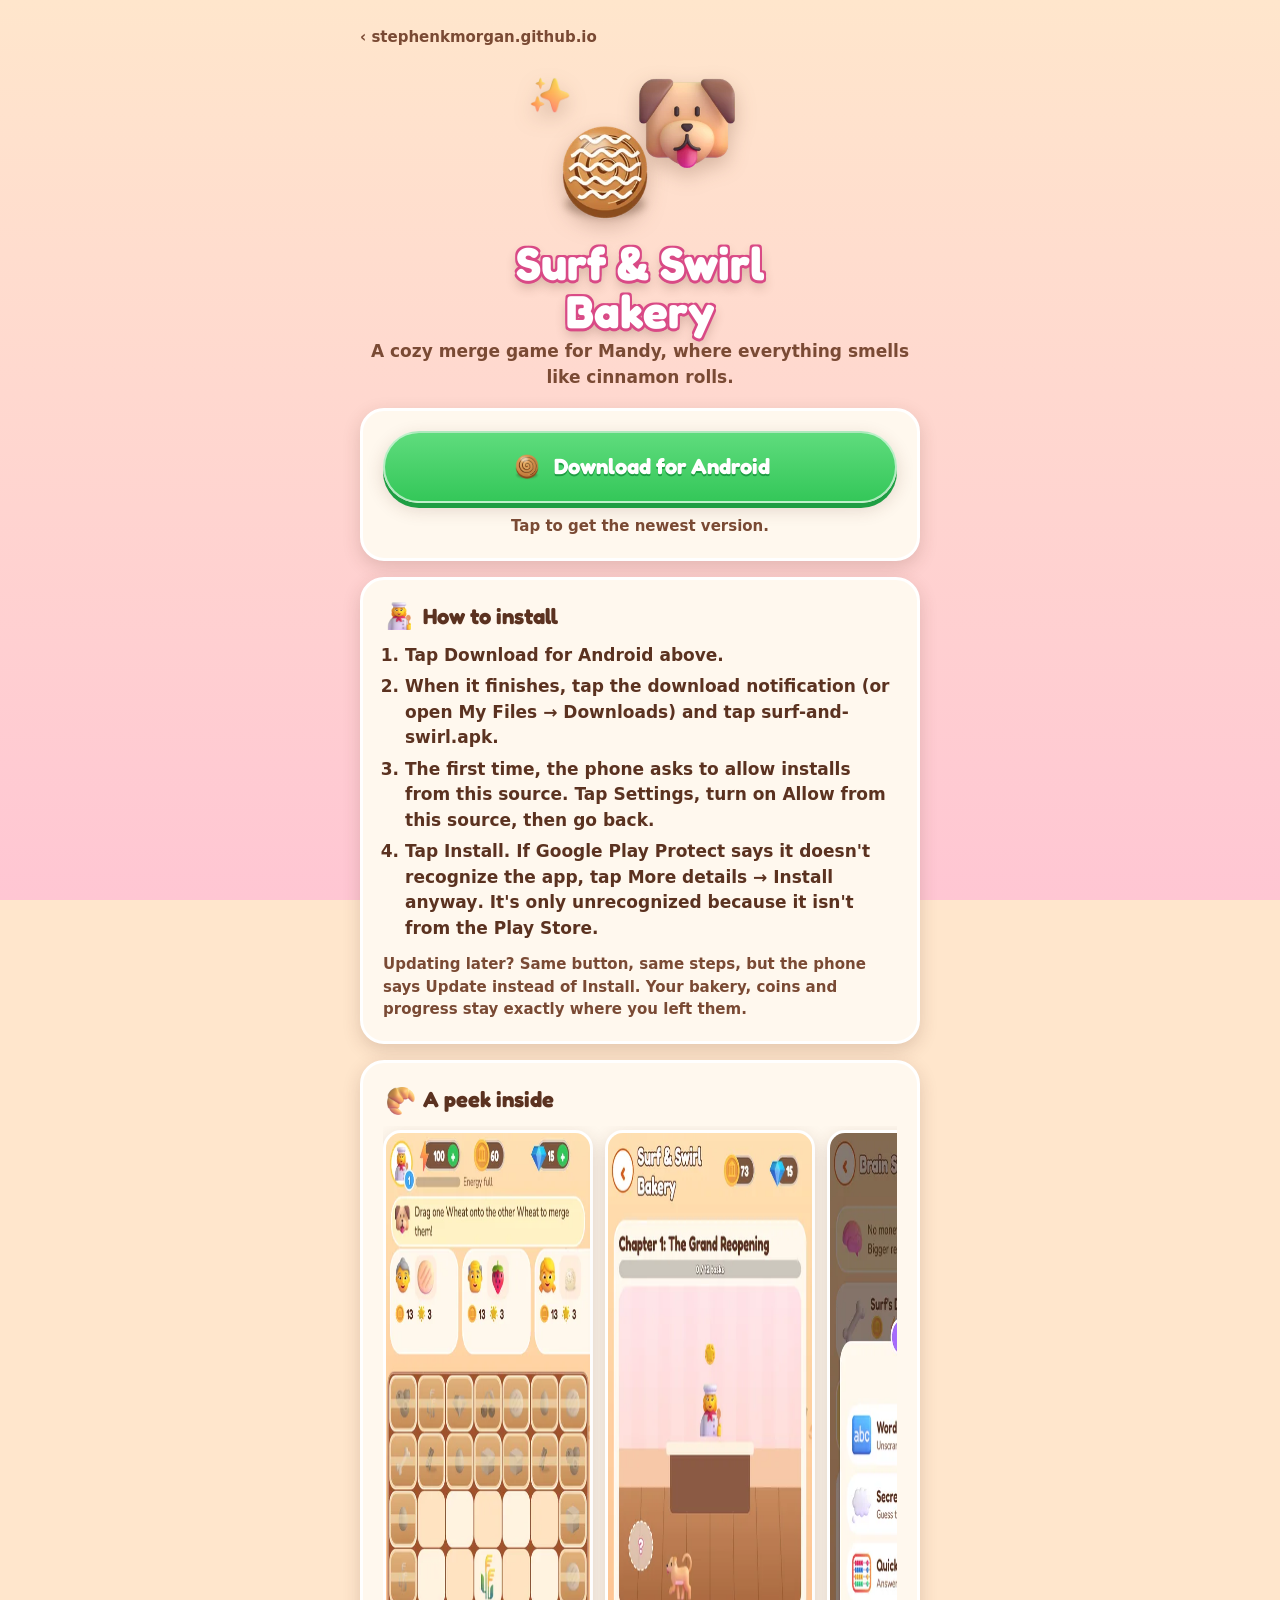
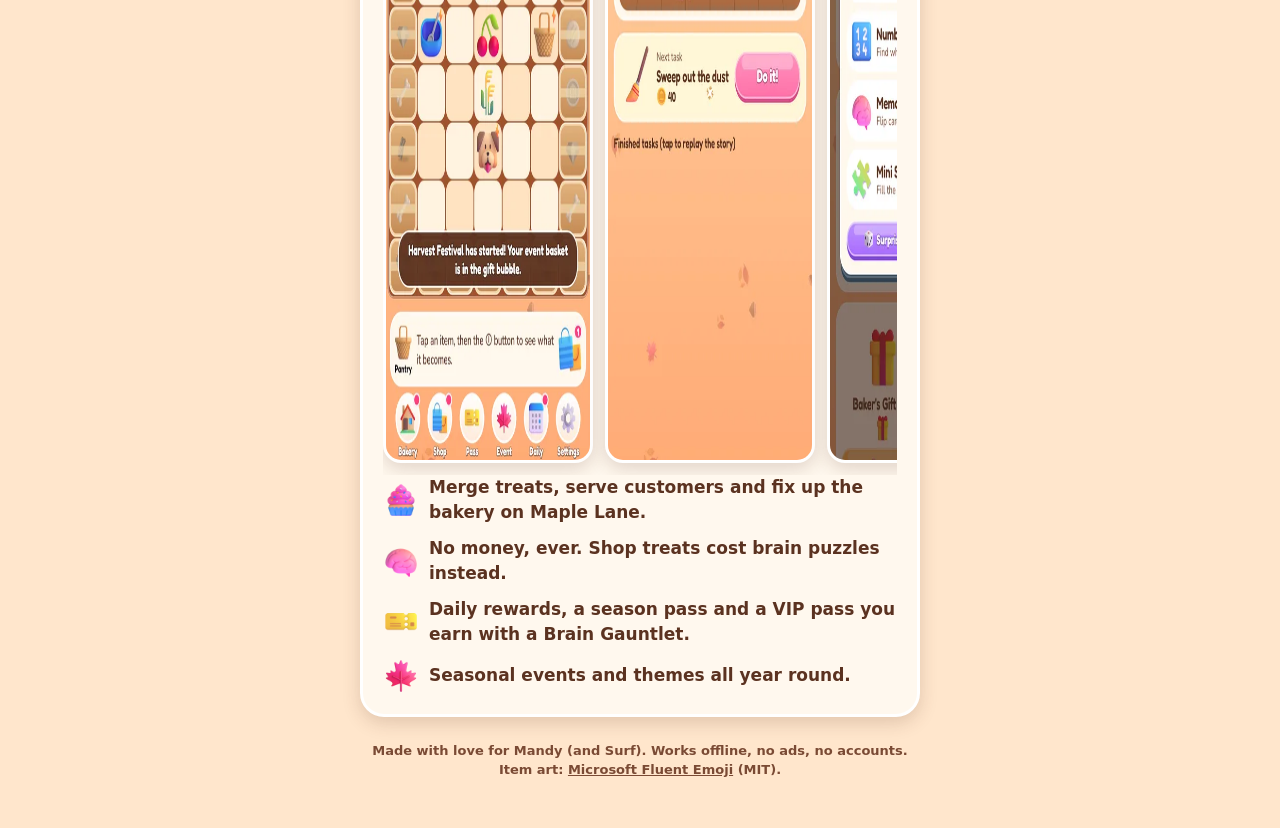
==== bakery/index.html @ 610a6ebb "Add a Bakery tab: download page for the Surf & Swirl Bakery Android game The page links to the game'" ====
<!DOCTYPE html>
<html lang="en">
<head>
<meta charset="UTF-8">
<meta name="viewport" content="width=device-width, initial-scale=1">
<title>Surf &amp; Swirl Bakery</title>
<meta name="description" content="Download Surf & Swirl Bakery, a cozy merge game for Android.">
<!-- A family download page, not part of the portfolio: keep it out of search results. -->
<meta name="robots" content="noindex">
<meta name="theme-color" content="#ffd9b8">
<link rel="icon" href="img/icon.png" type="image/png">
<style>
  @font-face {
    font-family: "Fredoka";
    src: url("img/fredoka.woff2") format("woff2");
    font-weight: 700;
    font-display: swap;
  }

  :root {
    --cocoa: #5b3220;
    --cocoa-soft: #7a4a34;
    --cream: #fff8ee;
    --peach-top: #ffe6cc;
    --peach-bottom: #ffc6d3;
    --green: #34c759;
    --green-dark: #1e9e43;
    --pink: #ff6fa8;
    --pink-dark: #d94a86;
    --shadow: 0 6px 18px rgba(91, 50, 32, 0.18);
  }

  * { box-sizing: border-box; }
  [hidden] { display: none !important; }

  body {
    margin: 0;
    min-height: 100vh;
    color: var(--cocoa);
    background: linear-gradient(180deg, var(--peach-top), var(--peach-bottom)) fixed;
    background-color: var(--peach-top);
    font: 600 17px/1.5 ui-rounded, "SF Pro Rounded", "Nunito", system-ui, -apple-system, "Segoe UI", Roboto, sans-serif;
    overflow-x: hidden;
  }

  h1, h2, .btn, .chip { font-family: "Fredoka", ui-rounded, system-ui, sans-serif; font-weight: 700; }

  .wrap { width: min(100% - 32px, 560px); margin: 0 auto; padding: 24px 0 48px; }

  .back { display: inline-block; color: var(--cocoa-soft); text-decoration: none; font-size: 15px; margin-bottom: 8px; }
  .back:hover { text-decoration: underline; }

  .hero { text-align: center; position: relative; }
  .hero__art { position: relative; height: 170px; margin: 8px auto 0; width: 240px; }
  .hero__art img { position: absolute; filter: drop-shadow(0 8px 10px rgba(91, 50, 32, 0.25)); }
  .hero__roll { width: 130px; left: 20px; top: 40px; animation: bob 2.4s ease-in-out infinite; }
  .hero__dog { width: 110px; right: 18px; top: 0; animation: bob 2s ease-in-out 0.4s infinite; }
  .hero__spark { width: 44px; left: 8px; top: 6px; animation: twinkle 1.8s ease-in-out infinite; }

  h1 {
    margin: 4px 0 4px;
    font-size: clamp(34px, 9vw, 46px);
    line-height: 1.05;
    color: #fff;
    text-shadow:
      0 3px 0 var(--pink-dark), 2px 2px 0 var(--pink-dark), -2px 2px 0 var(--pink-dark),
      2px -2px 0 var(--pink-dark), -2px -2px 0 var(--pink-dark), 0 6px 12px rgba(91, 50, 32, 0.3);
  }
  .tagline { margin: 0 0 18px; color: var(--cocoa-soft); }

  .card {
    background: var(--cream);
    border: 3px solid #fff;
    border-radius: 24px;
    box-shadow: var(--shadow);
    padding: 20px;
    margin: 16px 0;
  }

  .btn {
    display: flex; align-items: center; justify-content: center; gap: 10px;
    width: 100%;
    padding: 16px 20px 18px;
    border: 2px solid rgba(255, 255, 255, 0.6);
    border-radius: 999px;
    background: linear-gradient(180deg, #5fdc7d, var(--green));
    box-shadow: 0 5px 0 var(--green-dark), var(--shadow);
    color: #fff;
    font-size: 22px;
    text-decoration: none;
    text-shadow: 0 2px 0 var(--green-dark);
    transition: transform 0.12s ease, box-shadow 0.12s ease;
  }
  .btn img { width: 34px; height: 34px; }
  .btn:active { transform: translateY(4px); box-shadow: 0 1px 0 var(--green-dark), var(--shadow); }
  .btn:focus-visible { outline: 3px solid var(--cocoa); outline-offset: 4px; }
  .btn[aria-disabled="true"] {
    background: linear-gradient(180deg, #cfc6c0, #b9afa8);
    box-shadow: 0 5px 0 #8f8580, var(--shadow);
    text-shadow: 0 2px 0 #8f8580;
    pointer-events: none;
  }

  .meta { text-align: center; margin: 12px 0 0; font-size: 15px; color: var(--cocoa-soft); }
  .chip {
    display: inline-block; padding: 2px 12px; border-radius: 999px;
    background: var(--pink); color: #fff; font-size: 14px; border: 2px solid #fff;
  }

  h2 { margin: 0 0 10px; font-size: 22px; display: flex; align-items: center; gap: 8px; }
  h2 img { width: 32px; height: 32px; }

  .notes { white-space: pre-line; margin: 0; }

  ol { margin: 0; padding-left: 22px; }
  ol li { margin: 6px 0; }
  .tip { margin: 12px 0 0; font-size: 15px; color: var(--cocoa-soft); }

  .shots { display: flex; gap: 12px; overflow-x: auto; padding: 4px 2px 12px; scroll-snap-type: x mandatory; }
  .shots img {
    flex: 0 0 auto; width: 46%; max-width: 210px; border-radius: 18px; border: 3px solid #fff;
    box-shadow: var(--shadow); scroll-snap-align: start; background: var(--cream);
  }

  .features { list-style: none; margin: 0; padding: 0; display: grid; gap: 10px; }
  .features li { display: flex; gap: 10px; align-items: center; }
  .features img { width: 36px; height: 36px; flex: 0 0 auto; }

  footer { text-align: center; font-size: 13px; color: var(--cocoa-soft); margin-top: 24px; }
  footer a { color: inherit; }

  @keyframes bob { 0%, 100% { transform: translateY(-4px); } 50% { transform: translateY(5px); } }
  @keyframes twinkle { 0%, 100% { transform: scale(0.8) rotate(0deg); opacity: 0.7; } 50% { transform: scale(1.1) rotate(15deg); opacity: 1; } }
  @media (prefers-reduced-motion: reduce) { .hero__art img { animation: none; } }
</style>
</head>
<body>
<div class="wrap">
  <a class="back" href="../">‹ stephenkmorgan.github.io</a>

  <header class="hero">
    <div class="hero__art" aria-hidden="true">
      <img class="hero__spark" src="img/sparkles.webp" alt="">
      <img class="hero__roll" src="img/iced_roll.webp" alt="">
      <img class="hero__dog" src="img/dog_face.webp" alt="">
    </div>
    <h1>Surf &amp; Swirl<br>Bakery</h1>
    <p class="tagline">A cozy merge game for Mandy, where everything smells like cinnamon rolls.</p>
  </header>

  <section class="card" aria-labelledby="dl-title">
    <h2 id="dl-title" hidden>Download</h2>
    <a class="btn" id="download"
       href="https://github.com/StephenKMorgan/Learning-Merge-Game/releases/latest/download/surf-and-swirl.apk">
      <img src="img/cinnamon_roll.webp" alt="">
      <span id="download-label">Download for Android</span>
    </a>
    <p class="meta" id="meta">Checking for the latest version…</p>
  </section>

  <section class="card" id="whats-new" hidden aria-labelledby="new-title">
    <h2 id="new-title"><img src="img/golden_roll.webp" alt="">What's new</h2>
    <p class="notes" id="notes"></p>
  </section>

  <section class="card" aria-labelledby="install-title">
    <h2 id="install-title"><img src="img/woman_cook.webp" alt="">How to install</h2>
    <ol>
      <li>Tap <strong>Download for Android</strong> above.</li>
      <li>When it finishes, tap the download notification (or open <strong>My Files → Downloads</strong>) and tap <strong>surf-and-swirl.apk</strong>.</li>
      <li>The first time, the phone asks to allow installs from this source. Tap <strong>Settings</strong>, turn on <strong>Allow from this source</strong>, then go back.</li>
      <li>Tap <strong>Install</strong>. If Google Play Protect says it doesn't recognize the app, tap <strong>More details → Install anyway</strong>. It's only unrecognized because it isn't from the Play Store.</li>
    </ol>
    <p class="tip"><strong>Updating later?</strong> Same button, same steps, but the phone says <strong>Update</strong> instead of Install. Your bakery, coins and progress stay exactly where you left them.</p>
  </section>

  <section class="card" aria-labelledby="peek-title">
    <h2 id="peek-title"><img src="img/croissant.webp" alt="">A peek inside</h2>
    <div class="shots">
      <img src="img/shot-board.webp" alt="The merge board with orders from customers" loading="lazy" width="420" height="933">
      <img src="img/shot-bakery.webp" alt="Fixing up the bakery, with Mandy and Surf" loading="lazy" width="420" height="933">
      <img src="img/shot-puzzle.webp" alt="Picking a brain puzzle to pay for a shop treat" loading="lazy" width="420" height="933">
    </div>
    <ul class="features">
      <li><img src="img/cupcake.webp" alt="">Merge treats, serve customers and fix up the bakery on Maple Lane.</li>
      <li><img src="img/brain.webp" alt="">No money, ever. Shop treats cost brain puzzles instead.</li>
      <li><img src="img/ticket.webp" alt="">Daily rewards, a season pass and a VIP pass you earn with a Brain Gauntlet.</li>
      <li><img src="img/maple_leaf.webp" alt="">Seasonal events and themes all year round.</li>
    </ul>
  </section>

  <footer>
    Made with love for Mandy (and Surf). Works offline, no ads, no accounts.<br>
    Item art: <a href="https://github.com/microsoft/fluentui-emoji" rel="noopener">Microsoft Fluent Emoji</a> (MIT).
  </footer>
</div>

<script>
(function () {
  var api = "https://api.github.com/repos/StephenKMorgan/Learning-Merge-Game/releases/latest";
  var btn = document.getElementById("download");
  var label = document.getElementById("download-label");
  var meta = document.getElementById("meta");

  function comingSoon() {
    btn.setAttribute("aria-disabled", "true");
    btn.removeAttribute("href");
    label.textContent = "Coming soon!";
    meta.textContent = "The first version is still in the oven. Check back soon!";
  }

  fetch(api, { headers: { Accept: "application/vnd.github+json" } })
    .then(function (r) {
      if (r.status === 404) { comingSoon(); return null; }
      if (!r.ok) throw new Error("status " + r.status);
      return r.json();
    })
    .then(function (rel) {
      if (!rel) return;
      var version = (rel.tag_name || "").replace(/^v/, "");
      var date = rel.published_at ? new Date(rel.published_at).toLocaleDateString(undefined, { month: "long", day: "numeric", year: "numeric" }) : "";
      var apk = (rel.assets || []).filter(function (a) { return /\.apk$/.test(a.name); })[0];
      if (apk) btn.href = apk.browser_download_url;
      var size = apk ? " · " + Math.round(apk.size / 1e6) + " MB" : "";
      meta.innerHTML = "";
      var chip = document.createElement("span");
      chip.className = "chip";
      chip.textContent = "Version " + version;
      meta.appendChild(chip);
      meta.appendChild(document.createTextNode(" " + (date ? "Released " + date : "") + size));
      if (rel.body) {
        document.getElementById("notes").textContent = rel.body.trim();
        document.getElementById("whats-new").hidden = false;
      }
    })
    .catch(function () {
      // Offline or GitHub's API limit: the button still points at the latest release.
      meta.textContent = "Tap to get the newest version.";
    });
})();
</script>
</body>
</html>
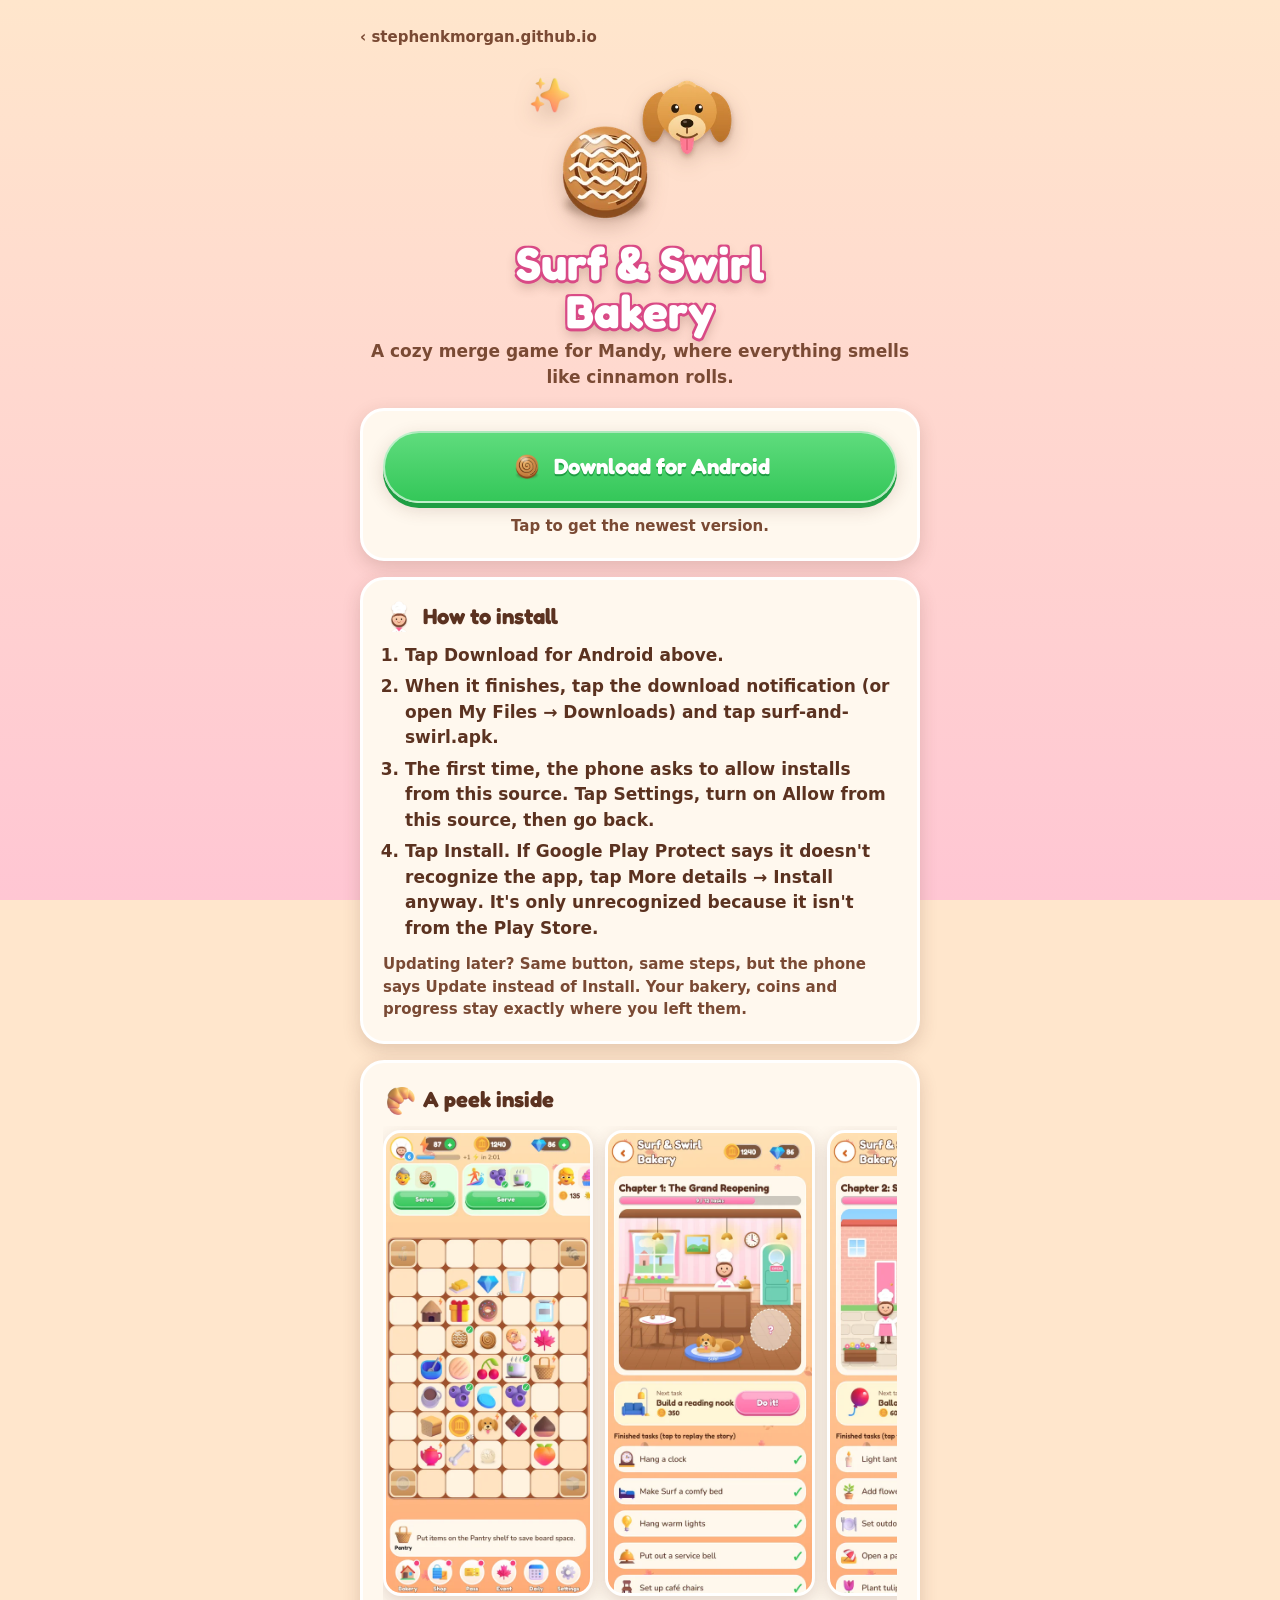
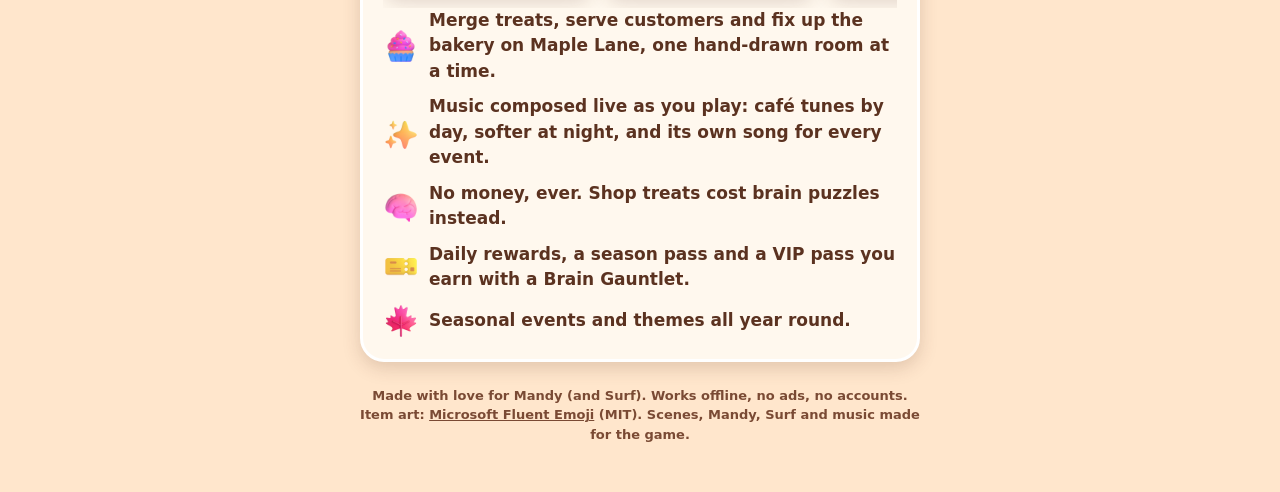
==== commit 6ea0ce30: "Bakery page: new screenshots with the hand-drawn art, no stretching Screenshots of a game in progres" ====
--- a/bakery/index.html
+++ b/bakery/index.html
@@ -118,7 +118,8 @@
 
   .shots { display: flex; gap: 12px; overflow-x: auto; padding: 4px 2px 12px; scroll-snap-type: x mandatory; }
   .shots img {
-    flex: 0 0 auto; width: 46%; max-width: 210px; border-radius: 18px; border: 3px solid #fff;
+    flex: 0 0 auto; width: 46%; max-width: 210px; height: auto; aspect-ratio: 480 / 1066;
+    border-radius: 18px; border: 3px solid #fff;
     box-shadow: var(--shadow); scroll-snap-align: start; background: var(--cream);
   }
 
@@ -142,7 +143,7 @@
     <div class="hero__art" aria-hidden="true">
       <img class="hero__spark" src="img/sparkles.webp" alt="">
       <img class="hero__roll" src="img/iced_roll.webp" alt="">
-      <img class="hero__dog" src="img/dog_face.webp" alt="">
+      <img class="hero__dog" src="img/surf_face.webp" alt="">
     </div>
     <h1>Surf &amp; Swirl<br>Bakery</h1>
     <p class="tagline">A cozy merge game for Mandy, where everything smells like cinnamon rolls.</p>
@@ -164,7 +165,7 @@
   </section>
 
   <section class="card" aria-labelledby="install-title">
-    <h2 id="install-title"><img src="img/woman_cook.webp" alt="">How to install</h2>
+    <h2 id="install-title"><img src="img/mandy_face.webp" alt="">How to install</h2>
     <ol>
       <li>Tap <strong>Download for Android</strong> above.</li>
       <li>When it finishes, tap the download notification (or open <strong>My Files → Downloads</strong>) and tap <strong>surf-and-swirl.apk</strong>.</li>
@@ -177,12 +178,14 @@
   <section class="card" aria-labelledby="peek-title">
     <h2 id="peek-title"><img src="img/croissant.webp" alt="">A peek inside</h2>
     <div class="shots">
-      <img src="img/shot-board.webp" alt="The merge board with orders from customers" loading="lazy" width="420" height="933">
-      <img src="img/shot-bakery.webp" alt="Fixing up the bakery, with Mandy and Surf" loading="lazy" width="420" height="933">
-      <img src="img/shot-puzzle.webp" alt="Picking a brain puzzle to pay for a shop treat" loading="lazy" width="420" height="933">
+      <img src="img/shot-board.webp" alt="The merge board, with customers waiting for their orders" loading="lazy" width="480" height="1066">
+      <img src="img/shot-bakery.webp" alt="Fixing up the bakery: Mandy behind the counter and Surf napping in his bed" loading="lazy" width="480" height="1066">
+      <img src="img/shot-patio.webp" alt="Chapter 2: Surf's sunny patio" loading="lazy" width="480" height="1066">
+      <img src="img/shot-shop.webp" alt="The Brain Shop, where treats cost puzzles instead of money" loading="lazy" width="480" height="1066">
     </div>
     <ul class="features">
-      <li><img src="img/cupcake.webp" alt="">Merge treats, serve customers and fix up the bakery on Maple Lane.</li>
+      <li><img src="img/cupcake.webp" alt="">Merge treats, serve customers and fix up the bakery on Maple Lane, one hand-drawn room at a time.</li>
+      <li><img src="img/sparkles.webp" alt="">Music composed live as you play: café tunes by day, softer at night, and its own song for every event.</li>
       <li><img src="img/brain.webp" alt="">No money, ever. Shop treats cost brain puzzles instead.</li>
       <li><img src="img/ticket.webp" alt="">Daily rewards, a season pass and a VIP pass you earn with a Brain Gauntlet.</li>
       <li><img src="img/maple_leaf.webp" alt="">Seasonal events and themes all year round.</li>
@@ -191,7 +194,7 @@
 
   <footer>
     Made with love for Mandy (and Surf). Works offline, no ads, no accounts.<br>
-    Item art: <a href="https://github.com/microsoft/fluentui-emoji" rel="noopener">Microsoft Fluent Emoji</a> (MIT).
+    Item art: <a href="https://github.com/microsoft/fluentui-emoji" rel="noopener">Microsoft Fluent Emoji</a> (MIT). Scenes, Mandy, Surf and music made for the game.
   </footer>
 </div>
 
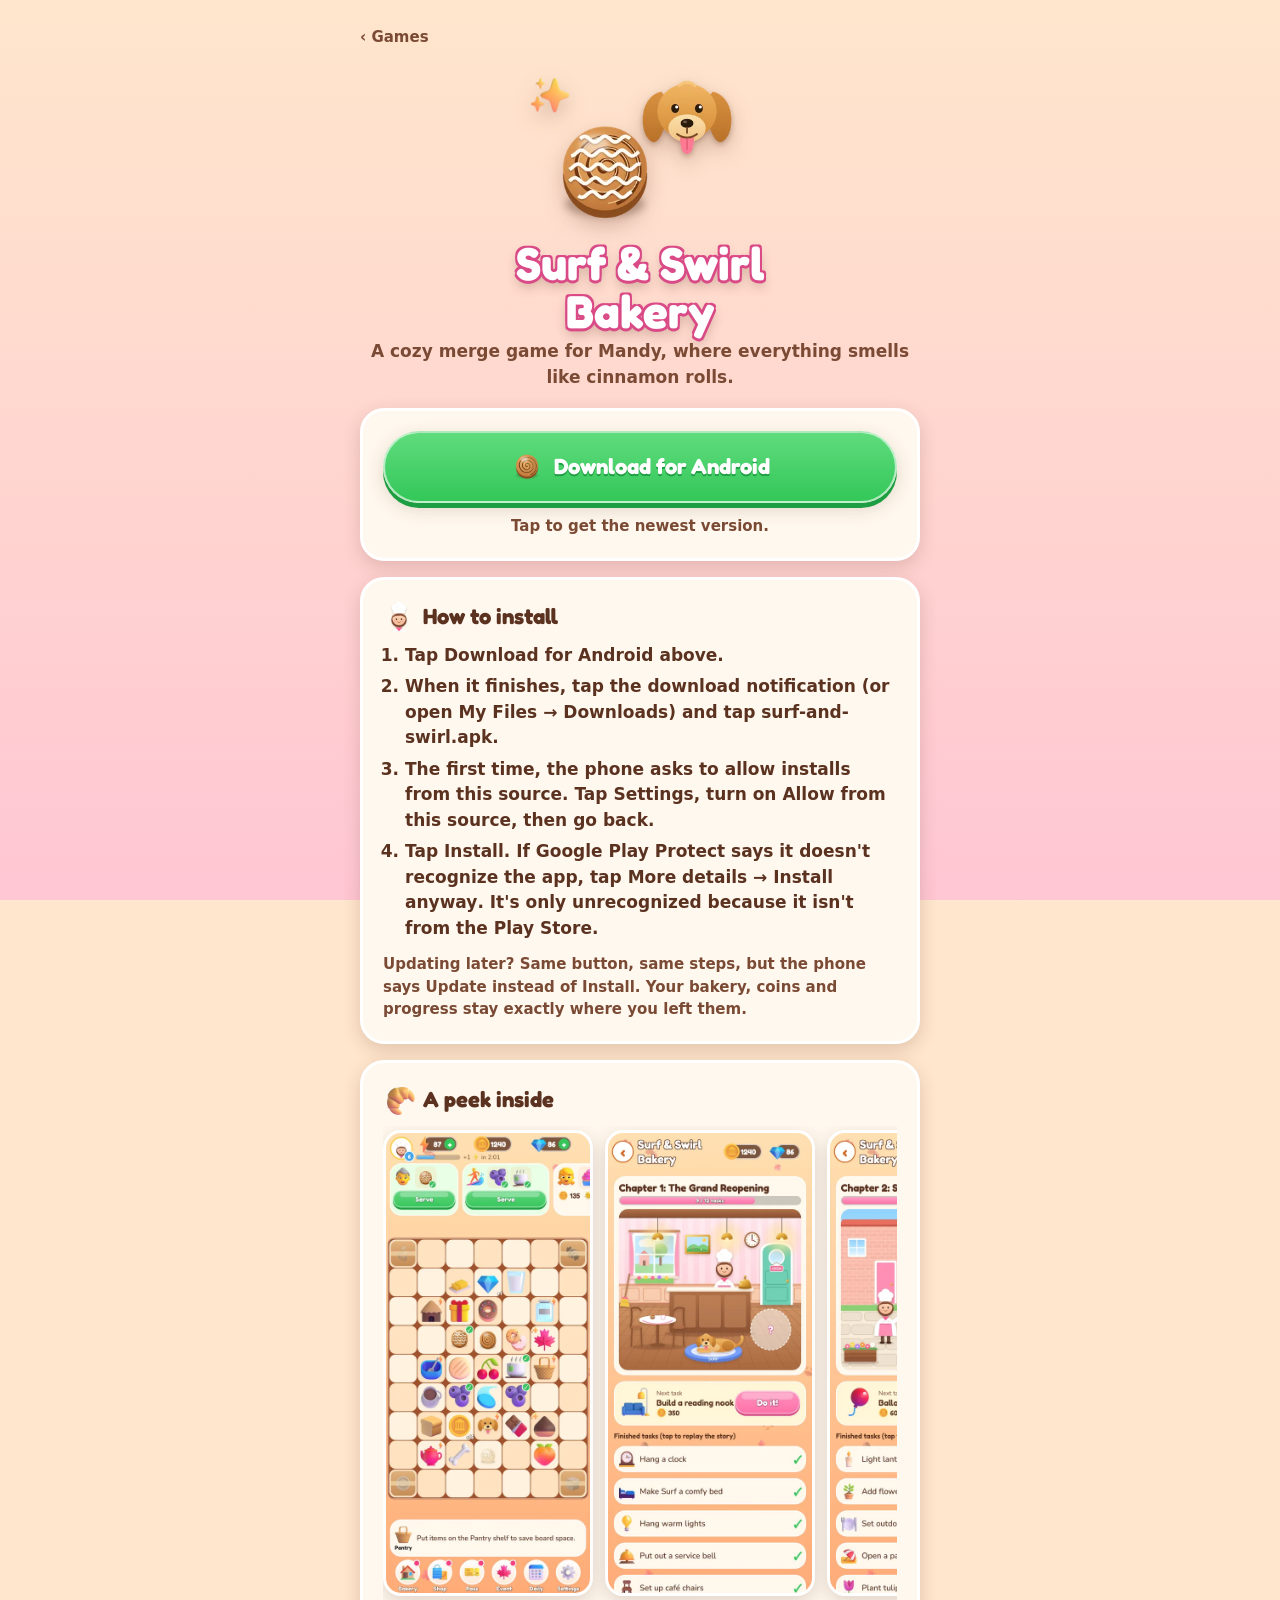
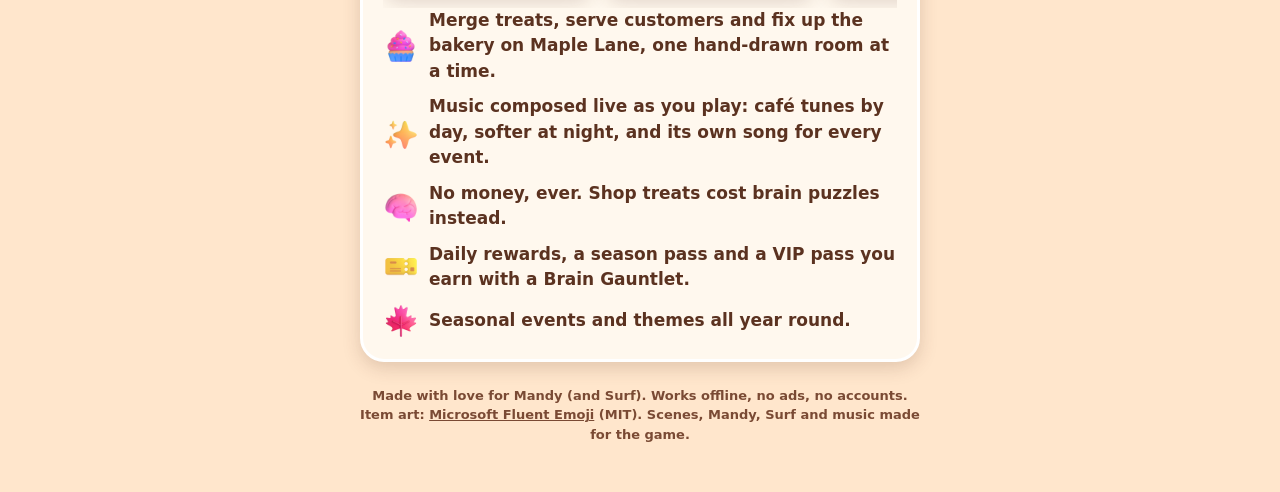
==== commit adb84c34: "Add a Games tab with Surf & Swirl Bakery and Therefore A Games page in the site's own style lists bo" ====
--- a/bakery/index.html
+++ b/bakery/index.html
@@ -137,7 +137,7 @@
 </head>
 <body>
 <div class="wrap">
-  <a class="back" href="../">‹ stephenkmorgan.github.io</a>
+  <a class="back" href="../games/">‹ Games</a>
 
   <header class="hero">
     <div class="hero__art" aria-hidden="true">
